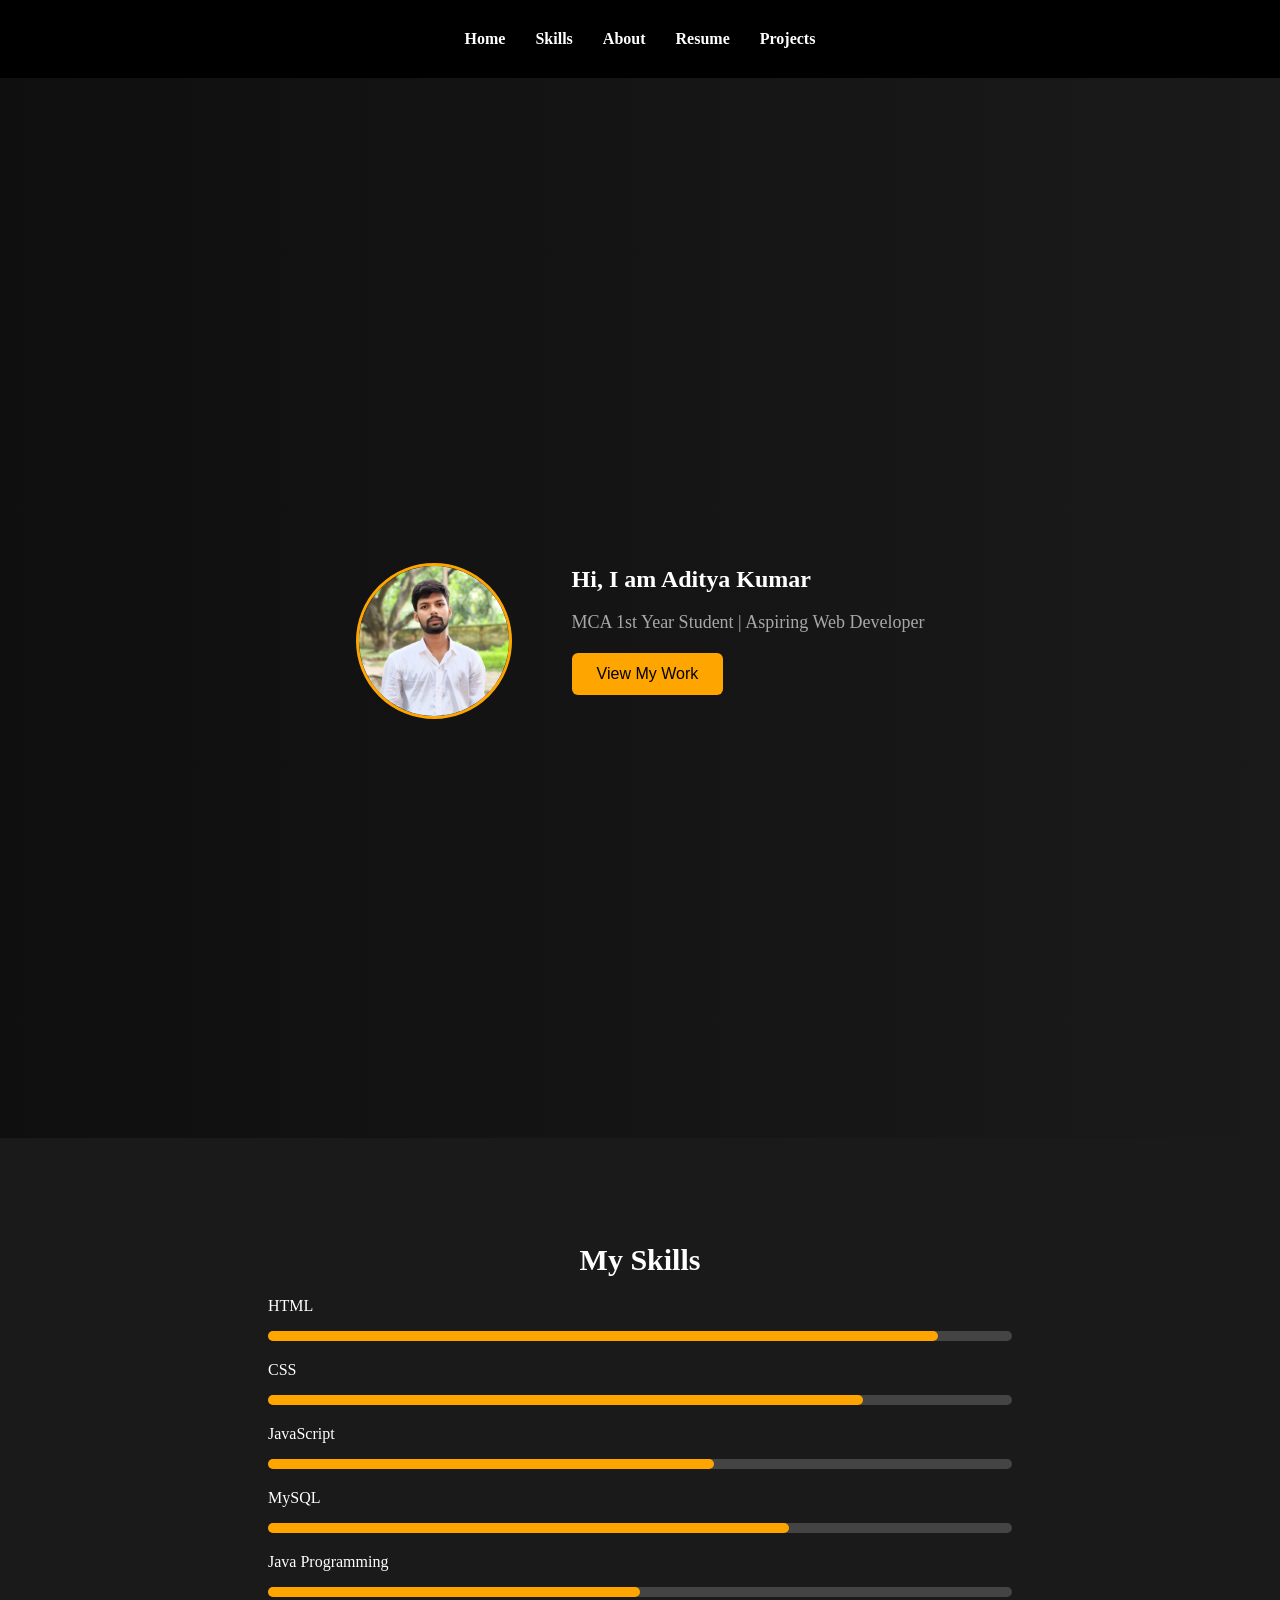
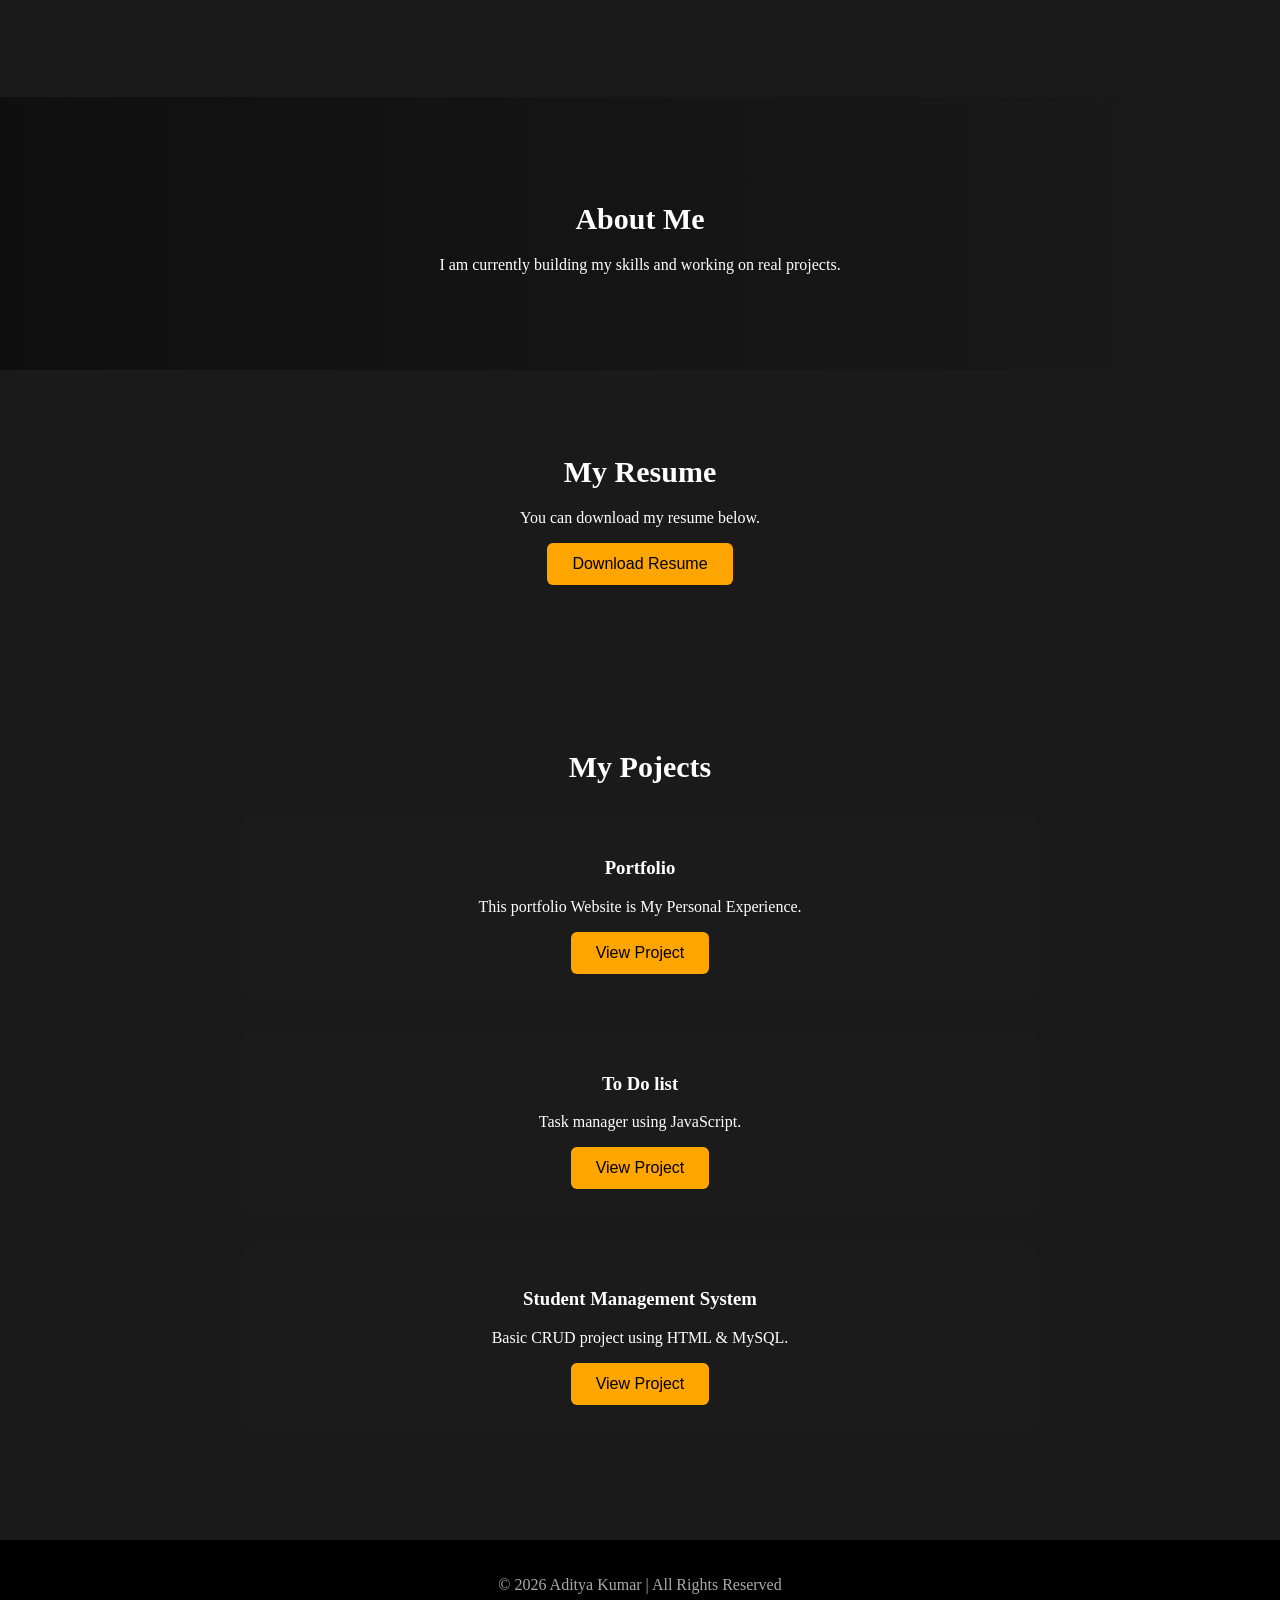
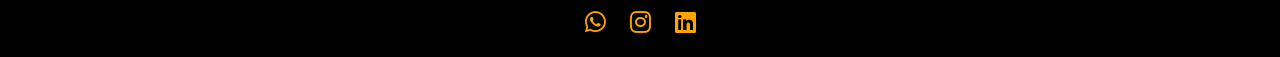
==== index.html @ 4fa3beff "Add files via upload" ====
<!DOCTYPE html>
<html lang="en">
<head>
    <meta charset="UTF-8">
    <meta name="viewport" content="width=device-width, initial-scale=1.0">
    <link rel="stylesheet" href="https://cdnjs.cloudflare.com/ajax/libs/font-awesome/6.4.0/css/all.min.css">
    <link href="https://fonts.googleapis.com/css2?family=Poppins:wght@400;600&display=swap" rel="stylesheet">
    <link rel="stylesheet" href="style.css">
    <title>Aditya Kumar | Portfolio</title>
</head>
<body>
    <nav>
        <ul class="nav-links">
            <li><a href="#">Home</a></li>
            <li><a href="#skills">Skills</a></li>
            <li><a href="#about">About</a></li>
            <li><a href="#resume">Resume</a></li>
            <li><a href="#projects">Projects</a></li>
        </ul>
    </nav>

    <section class="hero" id="home">
        <div class="hero-content">
            <img src="profile.jpeg" class="profile-pic">

            <div class="hero-text">
                <h1>Hi, I am Aditya Kumar</h1>
                <p class="tagline">MCA 1st Year Student | Aspiring Web Developer</p>

            <a href="#projects">
                <button>View My Work</button>
            </a>
            </div>
        </div>
    </section>

    <section class="skills" id="skills">
        <h2>My Skills</h2>

        <div class="skill">
            <p>HTML</p>
            <div class="bar"><div class="progress html"></div></div>
        </div>

        <div class="skill">
            <p>CSS</p>
            <div class="bar"><div class="progress css"></div></div>
        </div>

        <div class="skill">
            <p>JavaScript</p>
            <div class="bar"><div class="progress js"></div></div>
        </div>

        <div class="skill">
            <p>MySQL</p>
            <div class="bar"><div class="progress sql"></div></div>
        </div>

        <div class="skill">
            <p>Java Programming</p>
            <div class="bar"><div class="progress java"></div></div>
        </div>
    </section>

    <section id="about">
        <h2>About Me</h2>
        <p>
            I am currently building my skills and working on real projects.
        </p>
    </section>

    <section class="resume" id="resume">
    <h2>My Resume</h2>
    <p>You can download my resume below.</p>
    <a href="resume.pdf" download>
        <button>Download Resume</button>
    </a>
    </section>

    <section class="projects" id="projects">
        <h2>My Pojects</h2>

        <div class="project-card">
            <h3>Portfolio</h3>
            <p>This portfolio Website is My Personal Experience.</p>
            <button href="#">View Project</button>
        </div>

        <div class="project-card">
            <h3>To Do list</h3>
            <p>Task manager using JavaScript.</p>
            <button onclick="alert('Project coming soon...!')">View Project</button>
        </div>

        <div class="project-card">
            <h3>Student Management System</h3>
            <p>Basic CRUD project using HTML & MySQL.</p>
            <button onclick="alert('Project coming soon...!')">View Project</button>
        </div>
    </section>

    <footer>
    <p>© 2026 Aditya Kumar | All Rights Reserved</p>

    <div class="social-links">
    <a href="https://wa.me/917295022888" target="_blank"><i class="fa-brands fa-whatsapp"></i></a>

    <a href="https://www.instagram.com/dilkushrazz?igsh=MWU0c2pmcng1czh6ZQ==" target="_blank"><i class="fa-brands fa-instagram"></i></a>
    
    <a href="https://www.linkedin.com/in/aditya-kumar-354096309" target="_blank"><i class="fa-brands fa-linkedin"></i></a>
    </div>
</footer>

    <script>
        function showMessage() {
            alert('Thank you for visiting my portfolio!');
        }
    </script>
</body>
</html>
---- style.css ----
body {
    margin: 0;
    background-color: #111;
    color: white;
    background: linear-gradient(to right, #0f0f0f, #1a1a1a);
}

section {
    padding: 60px;
    text-align: center;
}

.hero {
    height: 100vh;
    display: flex;
    align-items: center;
    justify-content: center;
    background-color: #0000;
}

.hero-content {
    display: flex;
    align-items: center;
    gap: 60px;
}

.hero-text {
    text-align: left;
}
.tagline {
    font-size: 18px;
    margin-bottom: 20px;
    color: #cccc;
}
h1 {
    margin-top: 45px;
}

h2 {
    margin-bottom: 20px;
    font-size:30px;
}
li {
    margin: 10px 0;
}

ul {
    list-style: none;
    padding: 0px;
}

button {
    padding: 12px 25px;
    background-color: orange;
    border: none;
    color: black;
    font-size:16px;
    cursor: pointer;
    border-radius: 6px;
    transform: 0.3s ease;
}

button:hover {
    background-color: white;
    box-shadow: 0 0 15px orange;
}

.skills {
    background-color: #1a1a1a;
}

.about {
    background-color: #2222;
}

.projects {
    background-color: #1a1a1a;
}

.project-card {
    background-color: #2222;
    padding: 25px;
    margin:30px auto;
    width: 60%;
    border-radius: 12px;
    transition: 0.3s ease;
}

.project-card:hover {
    transform: translateY(-10px);
}

nav {
    background-color: black;
    padding: 20px 0;
    position: sticky;
    top: 0;
}

.nav-links {
    list-style: none;
    display: flex;
    justify-content: center;
    gap: 30px;
    padding: 0;
    margin:0;
}

.nav-links a {
    text-decoration: none;
    color: white;
    font-weight: bold;
}

.nav-links a:hover {
    color: orange;
}

html {
    scroll-behavior: smooth;
}

@media (max-width: 768px) {
    .project-card {
        width: 90%;
    }

    .nav-links {
        flex-direction: column;
        gap: 15px;
    }

    h1 {
        font-size: 28px;
    }

    h2{
        font-size: 22px;
    }
}

.profile-pic {
    width: 150px;
    height: 150px;
    border-radius: 50%;
    object-fit: cover;
    margin-top: 65px;
    border: 3px solid orange;
    display: flex;
    justify-content: center;
}

.skill {
    width: 60%;
    margin: 20px auto;
    text-align: left;
}

.bar {
    background: #444;
    height: 10px;
    border-radius: 5px;
}

.progress {
    height: 10px;
    border-radius: 5px;
}

.html { width: 90%; background: orange; }
.css { width: 80%; background: orange; }
.js { width: 60%; background: orange; }
.sql {width:70%; background-color: orange;}
.java {width: 50%; background-color: orange;}

.resume {
    background: #1a1a1a;
    padding: 60px 20px;
}

section {
    padding: 80px 20px;
}

footer {
    background: black;
    padding: 20px;
    text-align: center;
    color: #aaa;
}

.social-links {
    margin-top:15px;
}

.social-links a {
    margin: 0 10px;
    font-size: 24px;
    color: orange;
    transition: 0.3s ease;
}

.social-links a:hover {
    color: white;
}
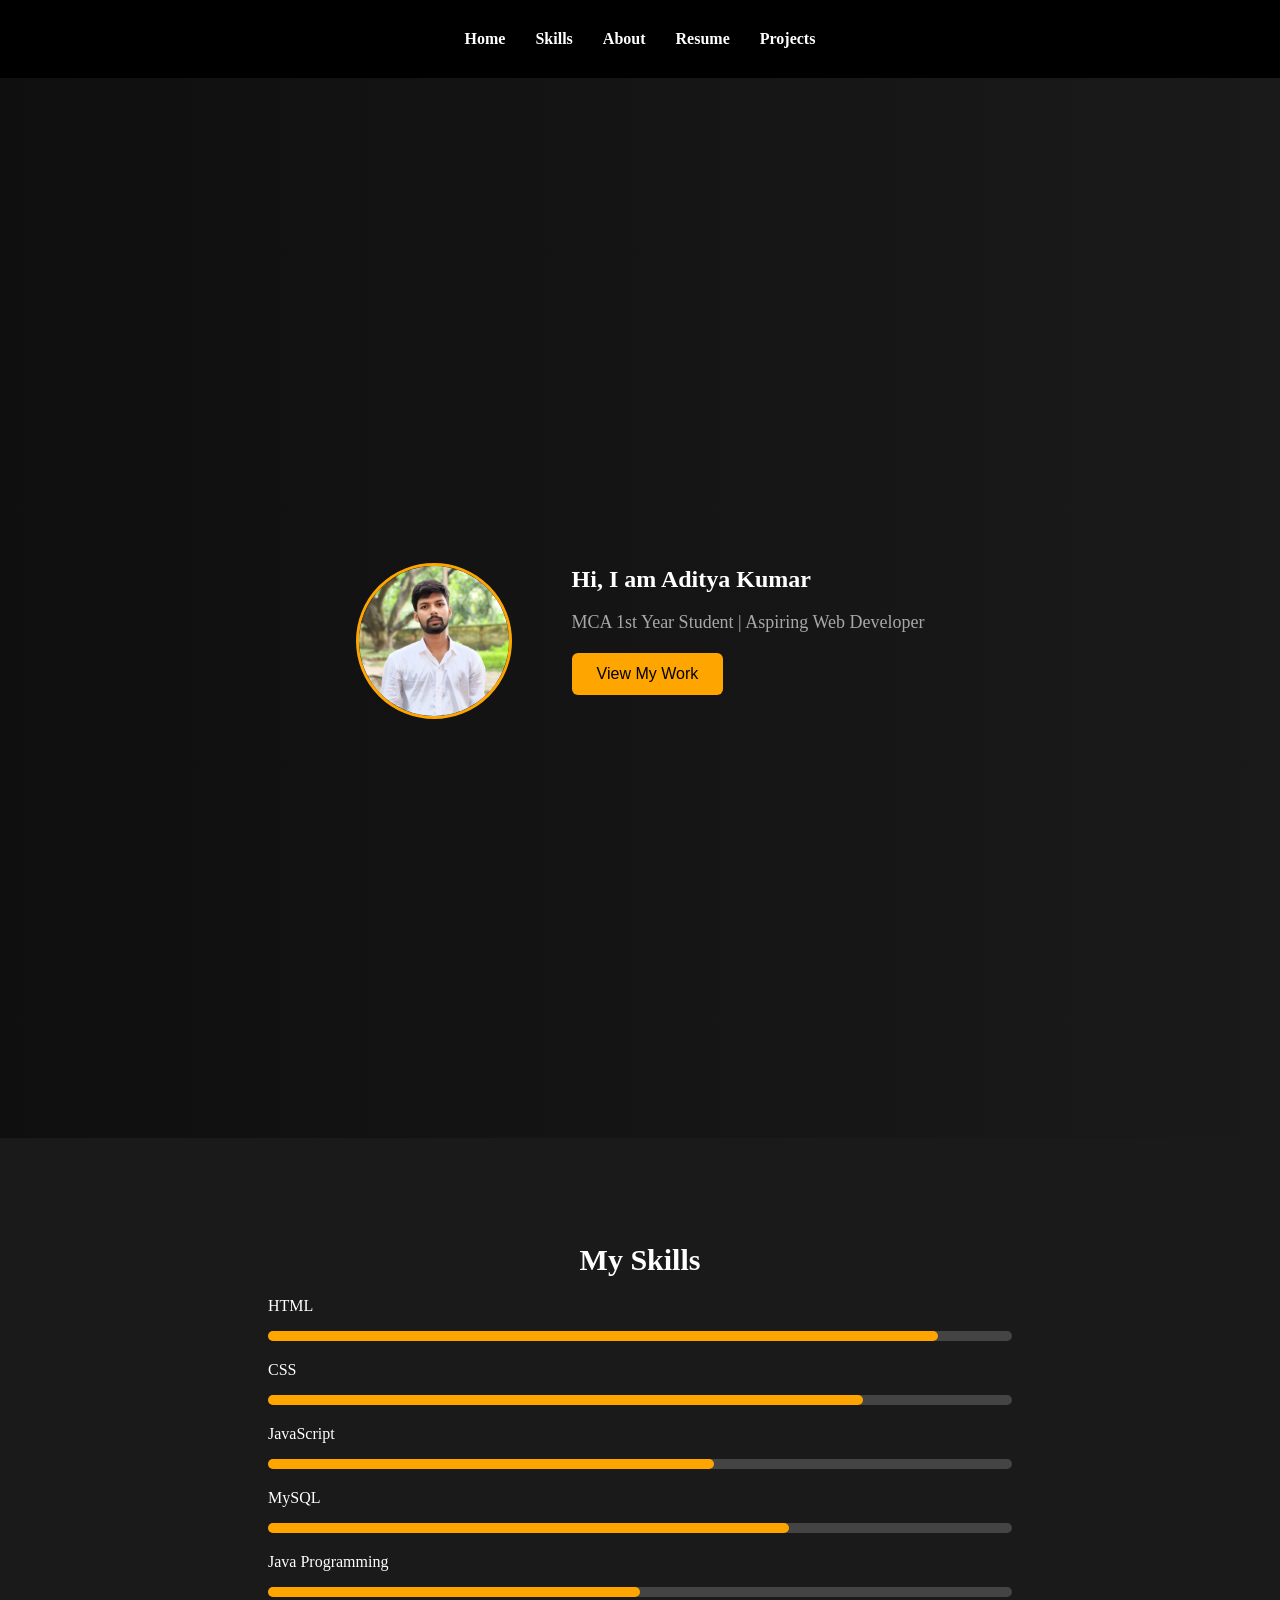
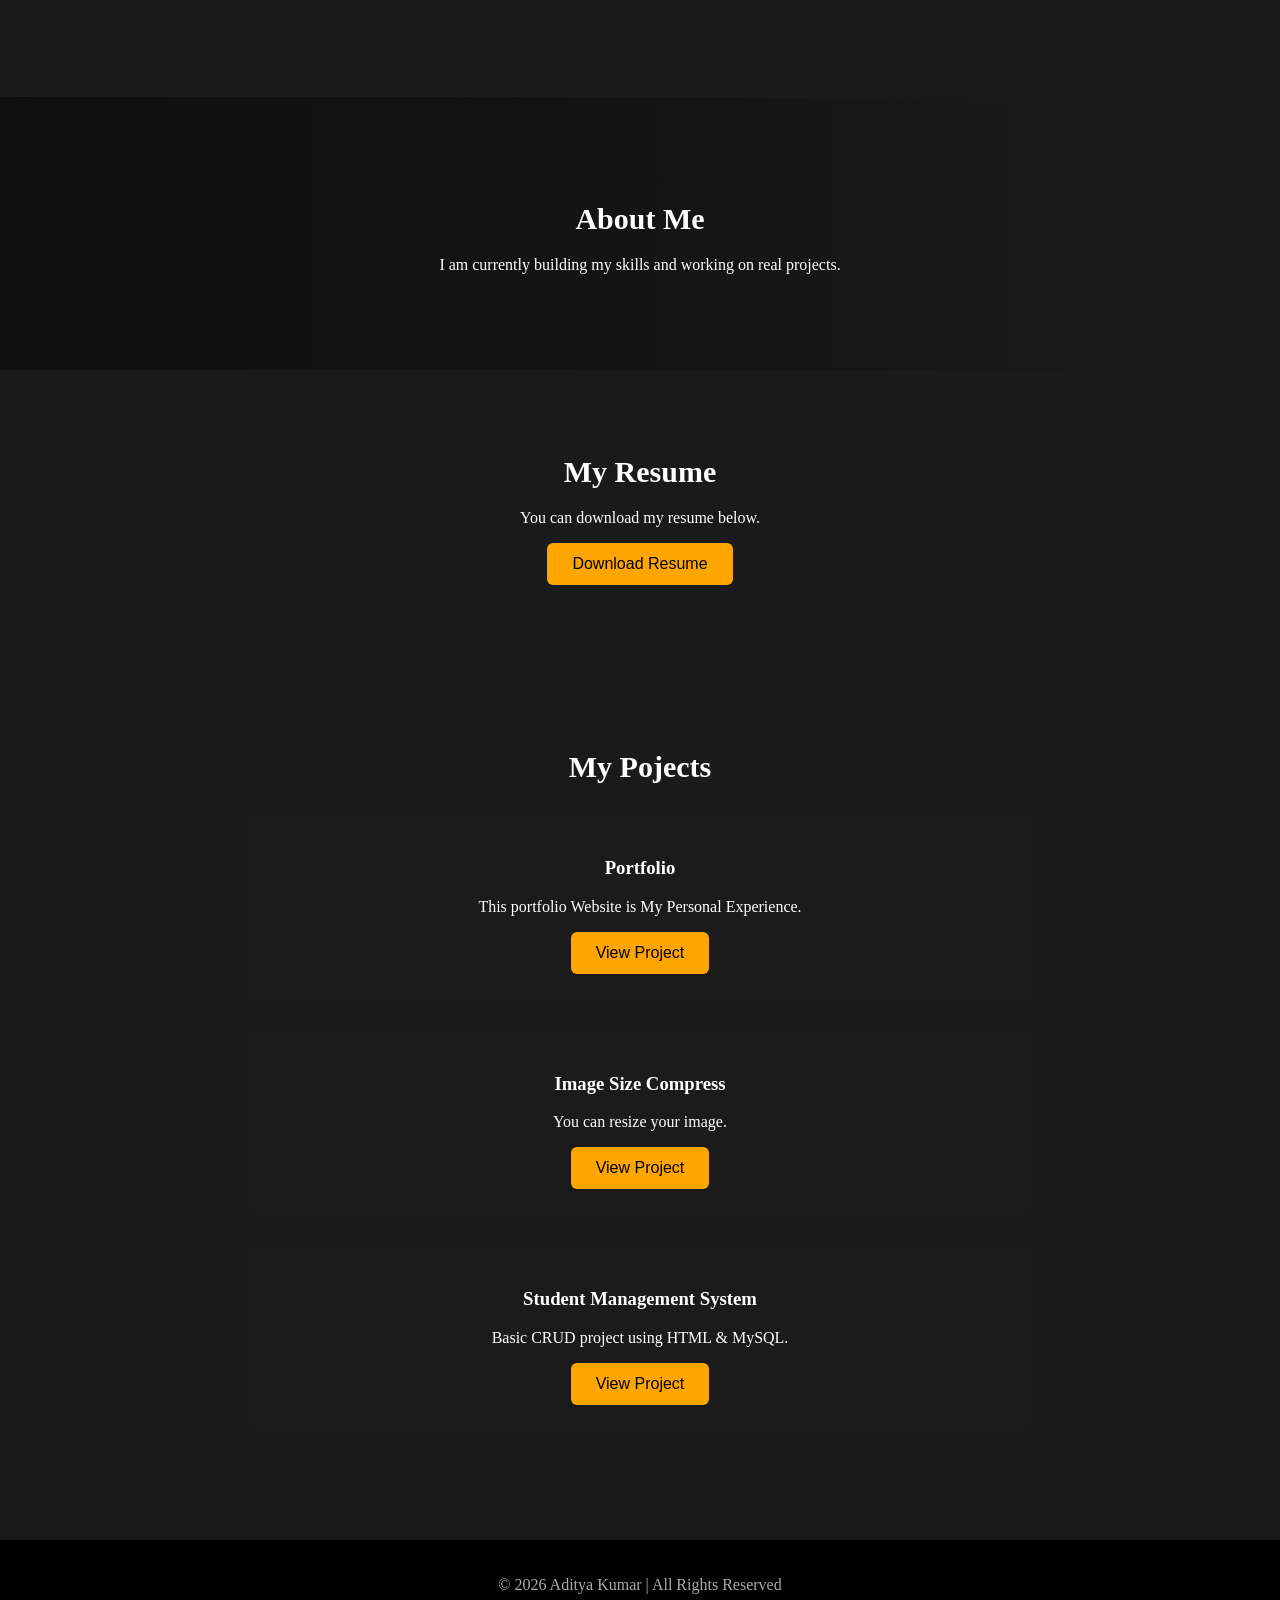
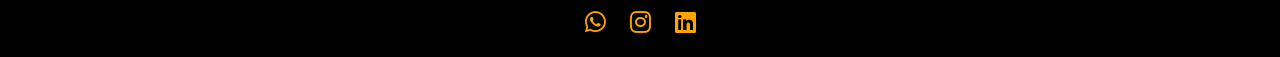
==== commit 8422bc42: "index.html" ====
--- a/index.html
+++ b/index.html
@@ -88,9 +88,9 @@
         </div>
 
         <div class="project-card">
-            <h3>To Do list</h3>
-            <p>Task manager using JavaScript.</p>
-            <button onclick="alert('Project coming soon...!')">View Project</button>
+            <h3>Image Size Compress</h3>
+            <p>You can resize your image.</p>
+            <button onclick="https://aditya07295.github.io/KB-Compressor">View Project</button>
         </div>
 
         <div class="project-card">
@@ -118,4 +118,4 @@
         }
     </script>
 </body>
-</html>+</html>
--- a/style.css
+++ b/style.css
@@ -93,7 +93,6 @@
 nav {
     background-color: black;
     padding: 20px 0;
-    position: sticky;
     top: 0;
 }
 
@@ -202,4 +201,48 @@
 
 .social-links a:hover {
     color: white;
+}
+
+@media (max-width: 768px) {
+
+    .hero-content {
+        flex-direction: column;
+        text-align: center;
+        gap: 30px;
+    }
+
+    .hero-text {
+        text-align: center;
+    }
+
+    .profile-pic {
+        width: 120px;
+        height: 120px;
+    }
+
+}
+
+@media (max-width: 768px) {
+
+    .project-card {
+        width: 90%;
+    }
+
+}
+
+@media (max-width: 768px) {
+
+    .nav-links {
+        flex-direction: column;
+        gap: 15px;
+    }
+
+}
+
+@media (max-width: 768px) {
+
+    .skill {
+        width: 90%;
+    }
+
 }
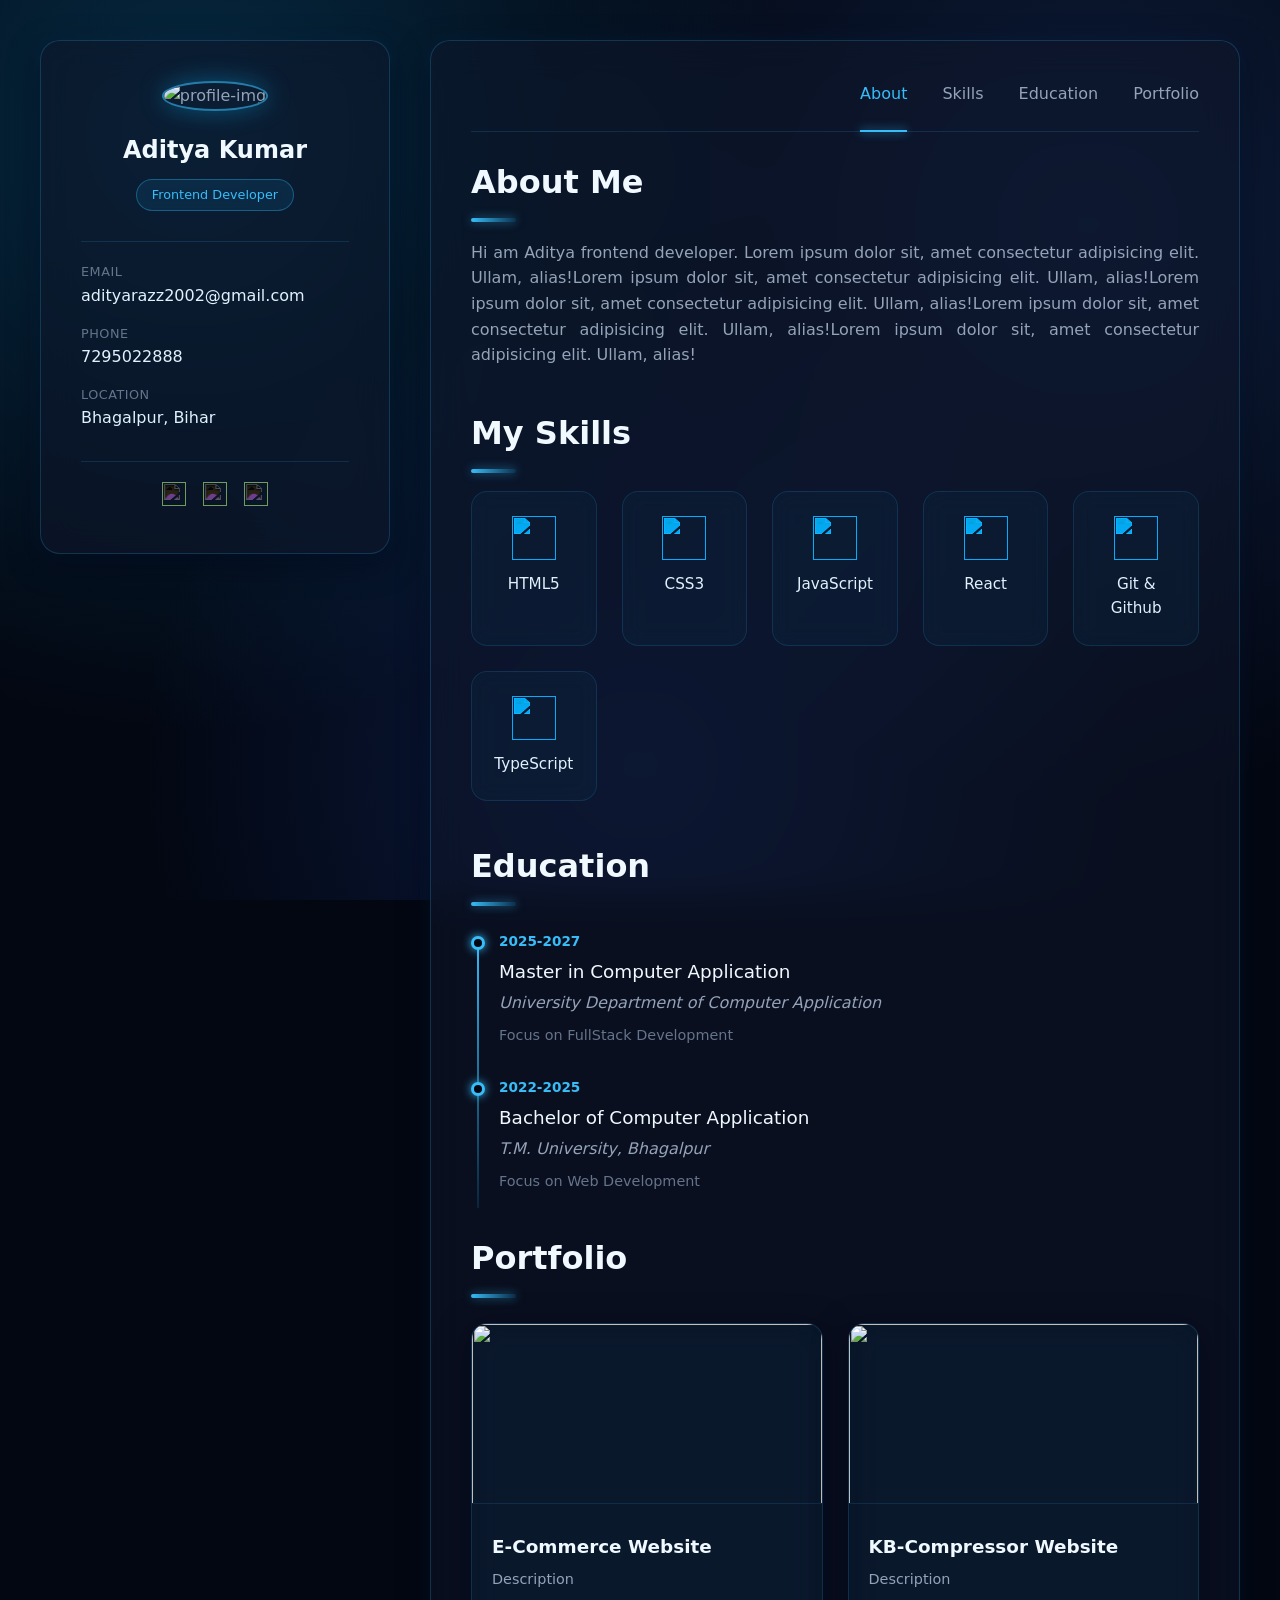
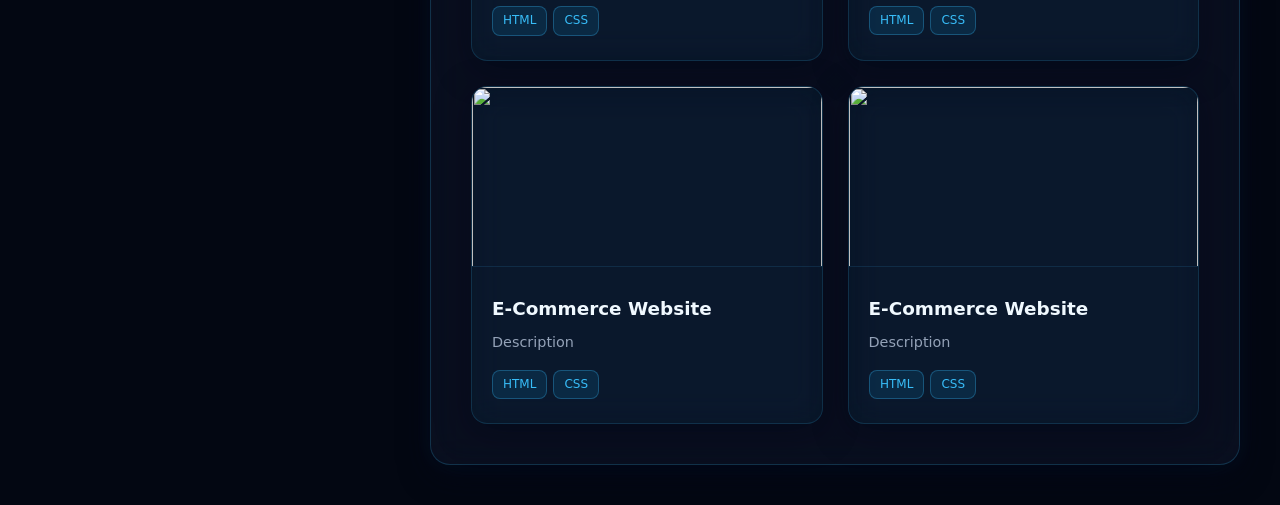
==== commit c101dac3: "Add files via upload" ====
--- a/index.html
+++ b/index.html
@@ -3,119 +3,166 @@
 <head>
     <meta charset="UTF-8">
     <meta name="viewport" content="width=device-width, initial-scale=1.0">
-    <link rel="stylesheet" href="https://cdnjs.cloudflare.com/ajax/libs/font-awesome/6.4.0/css/all.min.css">
-    <link href="https://fonts.googleapis.com/css2?family=Poppins:wght@400;600&display=swap" rel="stylesheet">
-    <link rel="stylesheet" href="style.css">
-    <title>Aditya Kumar | Portfolio</title>
+    <title>Profile</title>
+    <link rel="stylesheet" href="./new.css">
 </head>
 <body>
-    <nav>
-        <ul class="nav-links">
-            <li><a href="#">Home</a></li>
-            <li><a href="#skills">Skills</a></li>
-            <li><a href="#about">About</a></li>
-            <li><a href="#resume">Resume</a></li>
-            <li><a href="#projects">Projects</a></li>
-        </ul>
-    </nav>
 
-    <section class="hero" id="home">
-        <div class="hero-content">
-            <img src="profile.jpeg" class="profile-pic">
+    <div class="main-container">
+        <!-- siderbar -->
+         <div class="sidebar">
+            <!-- Profile -->
+            <div class="profile">
+                <img src="./profile.jpg" alt="profile-img">
+                <h2>Aditya Kumar</h2>
+                <p>Frontend Developer</p>
+            </div>
 
-            <div class="hero-text">
-                <h1>Hi, I am Aditya Kumar</h1>
-                <p class="tagline">MCA 1st Year Student | Aspiring Web Developer</p>
+            <!-- contact -->
+            <div class="contact">
+                <div class="email">
+                    <h3 class="label">Email</h3>
+                    <a href="mailto:adityarazz2002@gmail.com" class="value">adityarazz2002@gmail.com</a>
+                </div>
+                <div class="phone">
+                    <h3 class="label">Phone</h3>
+                    <a href="tel:7295022888" class="value">7295022888</a>
+                </div>
+                <div class="location">
+                    <h3 class="label">Location</h3>
+                    <p class="value">Bhagalpur, Bihar</p>
+                </div>
+            </div>
 
-            <a href="#projects">
-                <button>View My Work</button>
-            </a>
+            <!-- Social media -->
+            <div class="social-media">
+                <a href=""><img src="https://simpleicons.org/icons/instagram.svg" alt=""></a>
+
+                <a href=""><img src="https://simpleicons.org/icons/github.svg" alt=""></a>
+
+                <a href=""><img src="https://simpleicons.org/icons/x.svg" alt=""></a>
             </div>
-        </div>
-    </section>
+         </div>
 
-    <section class="skills" id="skills">
-        <h2>My Skills</h2>
+         <!-- main content -->
+          <div class="main-content">
 
-        <div class="skill">
-            <p>HTML</p>
-            <div class="bar"><div class="progress html"></div></div>
-        </div>
+            <!-- navigation -->
+             <div id="navigation">
+                <nav>
+                    <a href="#about" class="active">About</a>
+                    <a href="#skills">Skills</a>
+                    <a href="#education">Education</a>
+                    <a href="#portfolio">Portfolio</a>
+                </nav>
+             </div>
 
-        <div class="skill">
-            <p>CSS</p>
-            <div class="bar"><div class="progress css"></div></div>
-        </div>
+            <!-- about me -->
+            <div id="about">
+                <h2 class="heading">About Me</h2>
+                <div class="line"></div>
+                <p class="content">Hi am Aditya frontend developer. Lorem ipsum dolor sit, amet consectetur adipisicing elit. Ullam, alias!Lorem ipsum dolor sit, amet consectetur adipisicing elit. Ullam, alias!Lorem ipsum dolor sit, amet consectetur adipisicing elit. Ullam, alias!Lorem ipsum dolor sit, amet consectetur adipisicing elit. Ullam, alias!Lorem ipsum dolor sit, amet consectetur adipisicing elit. Ullam, alias!</p>
+            </div>
 
-        <div class="skill">
-            <p>JavaScript</p>
-            <div class="bar"><div class="progress js"></div></div>
-        </div>
+            <!-- Skills -->
+            <div id="skills">
+                <h2 class="heading">My Skills</h2>
+                <div class="line"></div>
+                <div class="grid-container">
+                    <div class="items">
+                        <img src="https://simpleicons.org/icons/html5.svg" alt="">
+                        <h3>HTML5</h3>
+                    </div>
+                    <div class="items">
+                        <img src="https://simpleicons.org/icons/css.svg" alt="">
+                        <h3>CSS3</h3>
+                    </div>
+                    <div class="items">
+                        <img src="https://simpleicons.org/icons/javascript.svg" alt="">
+                        <h3>JavaScript</h3>
+                    </div>
+                    <div class="items">
+                        <img src="https://simpleicons.org/icons/react.svg" alt="">
+                        <h3>React</h3>
+                    </div>
+                    <div class="items">
+                        <img src="https://simpleicons.org/icons/github.svg" alt="">
+                        <h3>Git & Github</h3>
+                    </div>
+                    <div class="items">
+                        <img src="https://simpleicons.org/icons/typescript.svg" alt="">
+                        <h3>TypeScript</h3>
+                    </div>
+                </div>
+            </div>
 
-        <div class="skill">
-            <p>MySQL</p>
-            <div class="bar"><div class="progress sql"></div></div>
-        </div>
+            <!-- Education -->
+            <div id="education">
+                <h2 class="heading">Education</h2>
+                <div class="line"></div>
+                <div class="edtech">
+                    <div class="edfirst">
+                        <div class="year">2025-2027</div>
+                        <h3 class="degree">Master in Computer Application</h3>
+                        <p class="college">University Department of Computer Application</p>
+                        <p class="work">Focus on FullStack Development</p>
+                        <div class="goal"></div>
+                    </div>
+                    <div class="edsecond">
+                        <div class="year">2022-2025</div>
+                        <h3 class="degree">Bachelor of Computer Application</h3>
+                        <p class="college">T.M. University, Bhagalpur</p>
+                        <p class="work">Focus on Web Development</p>
+                        <div class="goal"></div>
+                    </div>
 
-        <div class="skill">
-            <p>Java Programming</p>
-            <div class="bar"><div class="progress java"></div></div>
-        </div>
-    </section>
+                    <div class="liner"></div>
+                </div>
+            </div>
 
-    <section id="about">
-        <h2>About Me</h2>
-        <p>
-            I am currently building my skills and working on real projects.
-        </p>
-    </section>
+            <!-- Portfolio -->
+             <div id="protfolio">
+                <h2 class="heading">Portfolio</h2>
+                <div class="line"></div>
 
-    <section class="resume" id="resume">
-    <h2>My Resume</h2>
-    <p>You can download my resume below.</p>
-    <a href="resume.pdf" download>
-        <button>Download Resume</button>
-    </a>
-    </section>
+                <div class="project-container">
+                    <div class="project">
+                        <img src="https://encrypted-tbn0.gstatic.com/images?q=tbn:ANd9GcRrr91sHVZrZtJbwAUO1Ogy1Pf6bykuolpu5wu6vYsPHw&s=10" alt="">
+                        <div class="card">
+                            <h3>E-Commerce Website</h3>
+                            <p>Description</p>
+                            <span>HTML</span><span>CSS</span>
+                        </div>
+                    </div>
+                    <div class="project">
+                        <img src="https://convertpngtojpg.in/wp-content/uploads/2025/11/JPG-TO-50KB-min.png" alt="">
+                        <div class="card">
+                            <h3>KB-Compressor Website</h3>
+                            <p>Description</p>
+                            <span>HTML</span><span>CSS</span>
+                        </div>
+                    </div>
+                    <div class="project">
+                        <img src="https://encrypted-tbn0.gstatic.com/images?q=tbn:ANd9GcRrr91sHVZrZtJbwAUO1Ogy1Pf6bykuolpu5wu6vYsPHw&s=10" alt="">
+                        <div class="card">
+                            <h3>E-Commerce Website</h3>
+                            <p>Description</p>
+                            <span>HTML</span><span>CSS</span>
+                        </div>
+                    </div>
+                    <div class="project">
+                        <img src="https://encrypted-tbn0.gstatic.com/images?q=tbn:ANd9GcRrr91sHVZrZtJbwAUO1Ogy1Pf6bykuolpu5wu6vYsPHw&s=10" alt="">
+                        <div class="card">
+                            <h3>E-Commerce Website</h3>
+                            <p>Description</p>
+                            <span>HTML</span><span>CSS</span>
+                        </div>
+                    </div>
+                </div>
+             </div>
 
-    <section class="projects" id="projects">
-        <h2>My Pojects</h2>
+          </div>
+    </div>
 
-        <div class="project-card">
-            <h3>Portfolio</h3>
-            <p>This portfolio Website is My Personal Experience.</p>
-            <button href="#">View Project</button>
-        </div>
-
-        <div class="project-card">
-            <h3>Image Size Compress</h3>
-            <p>You can resize your image.</p>
-            <button onclick="https://aditya07295.github.io/KB-Compressor">View Project</button>
-        </div>
-
-        <div class="project-card">
-            <h3>Student Management System</h3>
-            <p>Basic CRUD project using HTML & MySQL.</p>
-            <button onclick="alert('Project coming soon...!')">View Project</button>
-        </div>
-    </section>
-
-    <footer>
-    <p>© 2026 Aditya Kumar | All Rights Reserved</p>
-
-    <div class="social-links">
-    <a href="https://wa.me/917295022888" target="_blank"><i class="fa-brands fa-whatsapp"></i></a>
-
-    <a href="https://www.instagram.com/dilkushrazz?igsh=MWU0c2pmcng1czh6ZQ==" target="_blank"><i class="fa-brands fa-instagram"></i></a>
-    
-    <a href="https://www.linkedin.com/in/aditya-kumar-354096309" target="_blank"><i class="fa-brands fa-linkedin"></i></a>
-    </div>
-</footer>
-
-    <script>
-        function showMessage() {
-            alert('Thank you for visiting my portfolio!');
-        }
-    </script>
 </body>
-</html>
+</html>
--- a/new.css
+++ b/new.css
@@ -0,0 +1,406 @@
+* {
+    padding: 0px;
+    margin: 0px;
+    box-sizing: border-box;
+}
+
+/* Ambient deep ocean / electric blue mesh background */
+body {
+    background-color: #030712;
+    background-image: 
+        radial-gradient(circle at 15% 15%, rgba(14, 165, 233, 0.22) 0%, transparent 45%),
+        radial-gradient(circle at 85% 25%, rgba(59, 130, 246, 0.18) 0%, transparent 45%),
+        radial-gradient(circle at 50% 85%, rgba(37, 99, 235, 0.2) 0%, transparent 50%);
+    background-attachment: fixed;
+    background-size: cover;
+    font-family: system-ui, -apple-system, BlinkMacSystemFont, "Segoe UI", Roboto, sans-serif;
+    color: #94a3b8;
+    line-height: 1.6;
+    min-height: 100vh;
+}
+
+.main-container {
+    display: grid;
+    max-width: 1200px;
+    grid-template-columns: 350px 1fr;
+    gap: 40px;
+    padding-top: 40px;
+    padding-bottom: 40px;
+    margin: auto;
+}
+
+/* Glass Sidebar */
+.sidebar {
+    height: fit-content;
+    max-height: 90vh;
+    background: rgba(15, 23, 42, 0.55);
+    backdrop-filter: blur(18px);
+    -webkit-backdrop-filter: blur(18px);
+    border: 1px solid rgba(56, 189, 248, 0.2);
+    border-radius: 20px;
+    padding: 40px;
+    position: sticky;
+    top: 40px;
+    box-shadow: 0 10px 30px rgba(2, 6, 23, 0.6), 0 0 20px rgba(14, 165, 233, 0.08);
+    overflow-y: auto;
+}
+
+/* Glass Main Content */
+.main-content {
+    background: rgba(15, 23, 42, 0.55);
+    backdrop-filter: blur(18px);
+    -webkit-backdrop-filter: blur(18px);
+    border: 1px solid rgba(56, 189, 248, 0.2);
+    border-radius: 20px;
+    padding: 40px;
+    box-shadow: 0 10px 30px rgba(2, 6, 23, 0.6), 0 0 20px rgba(14, 165, 233, 0.08);
+}
+
+/* Profile Section */
+.profile {
+    text-align: center;
+}
+
+.profile img {
+    height: 120px;
+    width: 120px;
+    border-radius: 50%;
+    border: 2px solid rgba(56, 189, 248, 0.6);
+    box-shadow: 0 0 24px rgba(14, 165, 233, 0.4);
+    object-fit: cover;
+}
+
+.profile h2 {
+    font-size: 1.5rem;
+    font-weight: 700;
+    margin-top: 20px;
+    color: #f0f9ff;
+}
+
+.profile p {
+    background: rgba(14, 165, 233, 0.12);
+    padding: 5px 15px;
+    color: #38bdf8;
+    border: 1px solid rgba(56, 189, 248, 0.35);
+    font-size: 0.8rem;
+    border-radius: 20px;
+    display: inline-block;
+    margin-top: 10px;
+    backdrop-filter: blur(8px);
+    -webkit-backdrop-filter: blur(8px);
+}
+
+/* Contact information */
+.contact {
+    margin-top: 30px;
+    border-top: 1px solid rgba(56, 189, 248, 0.15);
+    padding-top: 20px;
+}
+
+.label {
+    font-weight: 500;
+    font-size: 0.8rem;
+    color: #64748b;
+    text-transform: uppercase;
+    letter-spacing: 0.5px;
+}
+
+.value {
+    color: #e0f2fe;
+    text-decoration: none;
+    transition: color 0.2s ease;
+}
+
+.value:hover {
+    color: #38bdf8;
+}
+
+.email, .phone, .location {
+    margin-bottom: 15px;
+}
+
+/* Social media */
+.social-media {
+    margin-top: 30px;
+    border-top: 1px solid rgba(56, 189, 248, 0.15);
+    padding-top: 20px;
+    text-align: center;
+}
+
+.social-media img {
+    height: 24px;
+    width: 24px;
+    margin: 0 6px;
+    filter: invert(1) opacity(0.65);
+    transition: filter 0.3s ease, transform 0.2s ease;
+}
+
+.social-media img:hover {
+    /* Electric cyan/blue hover glow */
+    filter: invert(65%) sepia(80%) saturate(1500%) hue-rotate(170deg) brightness(105%) contrast(98%);
+    transform: translateY(-2px);
+}
+
+/* Navigation */
+#navigation {
+    border-bottom: 1px solid rgba(56, 189, 248, 0.15);
+    margin-bottom: 25px;
+    padding-bottom: 20px;
+}
+
+nav {
+    display: flex;
+    justify-content: flex-end;
+    gap: 35px;
+}
+
+nav a {
+    text-decoration: none;
+    color: #94a3b8;
+    font-weight: 500;
+    transition: color 0.3s ease;
+    position: relative;
+    padding-bottom: 4px;
+}
+
+.active, nav a:hover {
+    color: #38bdf8;
+}
+
+.active::after {
+    content: '';
+    position: absolute;
+    bottom: -21px;
+    left: 0;
+    width: 100%;
+    height: 2px;
+    background: #38bdf8;
+    box-shadow: 0 0 10px rgba(56, 189, 248, 0.9);
+}
+
+/* About me */
+.heading {
+    color: #f0f9ff;
+    font-size: 2rem;
+    margin-bottom: 10px;
+}
+
+.line {
+    width: 45px;
+    height: 4px;
+    background: linear-gradient(90deg, #38bdf8, rgba(14, 165, 233, 0.2));
+    border-radius: 4px;
+    margin-bottom: 18px;
+    box-shadow: 0 0 10px rgba(56, 189, 248, 0.5);
+}
+
+.content {
+    text-align: justify;
+    color: #94a3b8;
+}
+
+#about {
+    margin-bottom: 40px;
+}
+
+/* Glass Skills Grid */
+.grid-container {
+    display: grid;
+    grid-template-columns: repeat(auto-fit, minmax(120px, 1fr));
+    gap: 25px;
+}
+
+.items {
+    padding: 24px 16px;
+    border-radius: 16px;
+    border: 1px solid rgba(56, 189, 248, 0.15);
+    background: rgba(14, 165, 233, 0.04);
+    backdrop-filter: blur(10px);
+    -webkit-backdrop-filter: blur(10px);
+    text-align: center;
+    transition: transform 0.3s ease, border-color 0.3s ease, box-shadow 0.3s ease;
+}
+
+.items img {
+    height: 44px;
+    width: 44px;
+    filter: invert(65%) sepia(80%) saturate(1500%) hue-rotate(170deg) brightness(105%) contrast(98%);
+    margin-bottom: 12px;
+}
+
+.items h3 {
+    font-size: 0.95rem;
+    font-weight: 500;
+    color: #e0f2fe;
+}
+
+.items:hover {
+    transform: translateY(-4px) scale(1.03);
+    border-color: rgba(56, 189, 248, 0.5);
+    box-shadow: 0 10px 25px rgba(2, 6, 23, 0.4), 0 0 16px rgba(14, 165, 233, 0.25);
+}
+
+/* Education Timeline */
+#education {
+    margin-top: 40px;
+}
+
+.edtech {
+    position: relative;
+    margin-top: 25px;
+}
+
+.year {
+    font-size: 0.85rem;
+    color: #38bdf8;
+    font-weight: 600;
+    margin-bottom: 4px;
+}
+
+.degree {
+    color: #f0f9ff;
+    font-size: 1.15rem;
+    font-weight: 500;
+    margin-bottom: 4px;
+}
+
+.college {
+    font-style: italic;
+    color: #94a3b8;
+    margin-bottom: 8px;
+}
+
+.work {
+    color: #64748b;
+    font-size: 0.9rem;
+}
+
+.edfirst, .edsecond {
+    margin-bottom: 30px;
+    padding-left: 28px;
+    position: relative;
+}
+
+.goal {
+    height: 14px;
+    width: 14px;
+    border-radius: 50%;
+    background-color: #030712;
+    border: 3px solid #38bdf8;
+    box-shadow: 0 0 10px #38bdf8;
+    position: absolute;
+    top: 5px;
+    left: 0px;
+    z-index: 5;
+}
+
+.liner {
+    position: absolute;
+    width: 2px;
+    top: 6px;
+    bottom: -15px;
+    left: 6px;
+    background: linear-gradient(180deg, #38bdf8, rgba(14, 165, 233, 0.15));
+}
+
+/* Glass Portfolio Cards */
+#protfolio, #portfolio {
+    margin-top: 40px;
+}
+
+.project-container {
+    margin-top: 25px;
+    display: grid;
+    grid-template-columns: repeat(2, 1fr);
+    gap: 25px;
+}
+
+.project {
+    background: rgba(14, 165, 233, 0.04);
+    backdrop-filter: blur(16px);
+    -webkit-backdrop-filter: blur(16px);
+    border-radius: 16px;
+    border: 1px solid rgba(56, 189, 248, 0.16);
+    box-shadow: 0 8px 32px 0 rgba(2, 6, 23, 0.5);
+    overflow: hidden;
+    transition: transform 0.3s ease, border-color 0.3s ease, box-shadow 0.3s ease;
+}
+
+.project:hover {
+    transform: translateY(-6px);
+    border-color: rgba(56, 189, 248, 0.45);
+    box-shadow: 0 12px 35px rgba(2, 6, 23, 0.6), 0 0 20px rgba(14, 165, 233, 0.2);
+}
+
+.project img {
+    height: 180px;
+    width: 100%;
+    object-fit: cover;
+    border-bottom: 1px solid rgba(56, 189, 248, 0.12);
+    transition: transform 0.4s ease;
+}
+
+.project:hover img {
+    transform: scale(1.04);
+}
+
+.card {
+    padding: 20px;
+}
+
+.card h3 {
+    color: #f0f9ff;
+    font-size: 1.15rem;
+    font-weight: 600;
+    margin-bottom: 8px;
+}
+
+.card p {
+    color: #94a3b8;
+    line-height: 1.5;
+    font-size: 0.9rem;
+    margin-bottom: 16px;
+}
+
+.card span {
+    background: rgba(14, 165, 233, 0.12);
+    border: 1px solid rgba(56, 189, 248, 0.3);
+    color: #38bdf8;
+    padding: 4px 10px;
+    border-radius: 8px;
+    font-size: 0.75rem;
+    font-weight: 500;
+    margin-right: 6px;
+    display: inline-block;
+    margin-bottom: 4px;
+}
+
+/* Responsiveness */
+@media screen and (max-width: 1200px) {
+    .main-container {
+        grid-template-columns: 1fr;
+        padding: 20px;
+    }
+
+    .sidebar {
+        position: static;
+        max-height: none;
+        height: auto;
+    }
+}
+
+@media screen and (max-width: 750px) {
+    .project-container {
+        grid-template-columns: 1fr;
+    }
+
+    nav {
+        justify-content: center;
+        gap: 20px;
+    }
+
+    .sidebar {
+        display: block;
+        padding: 30px 20px;
+    }
+}
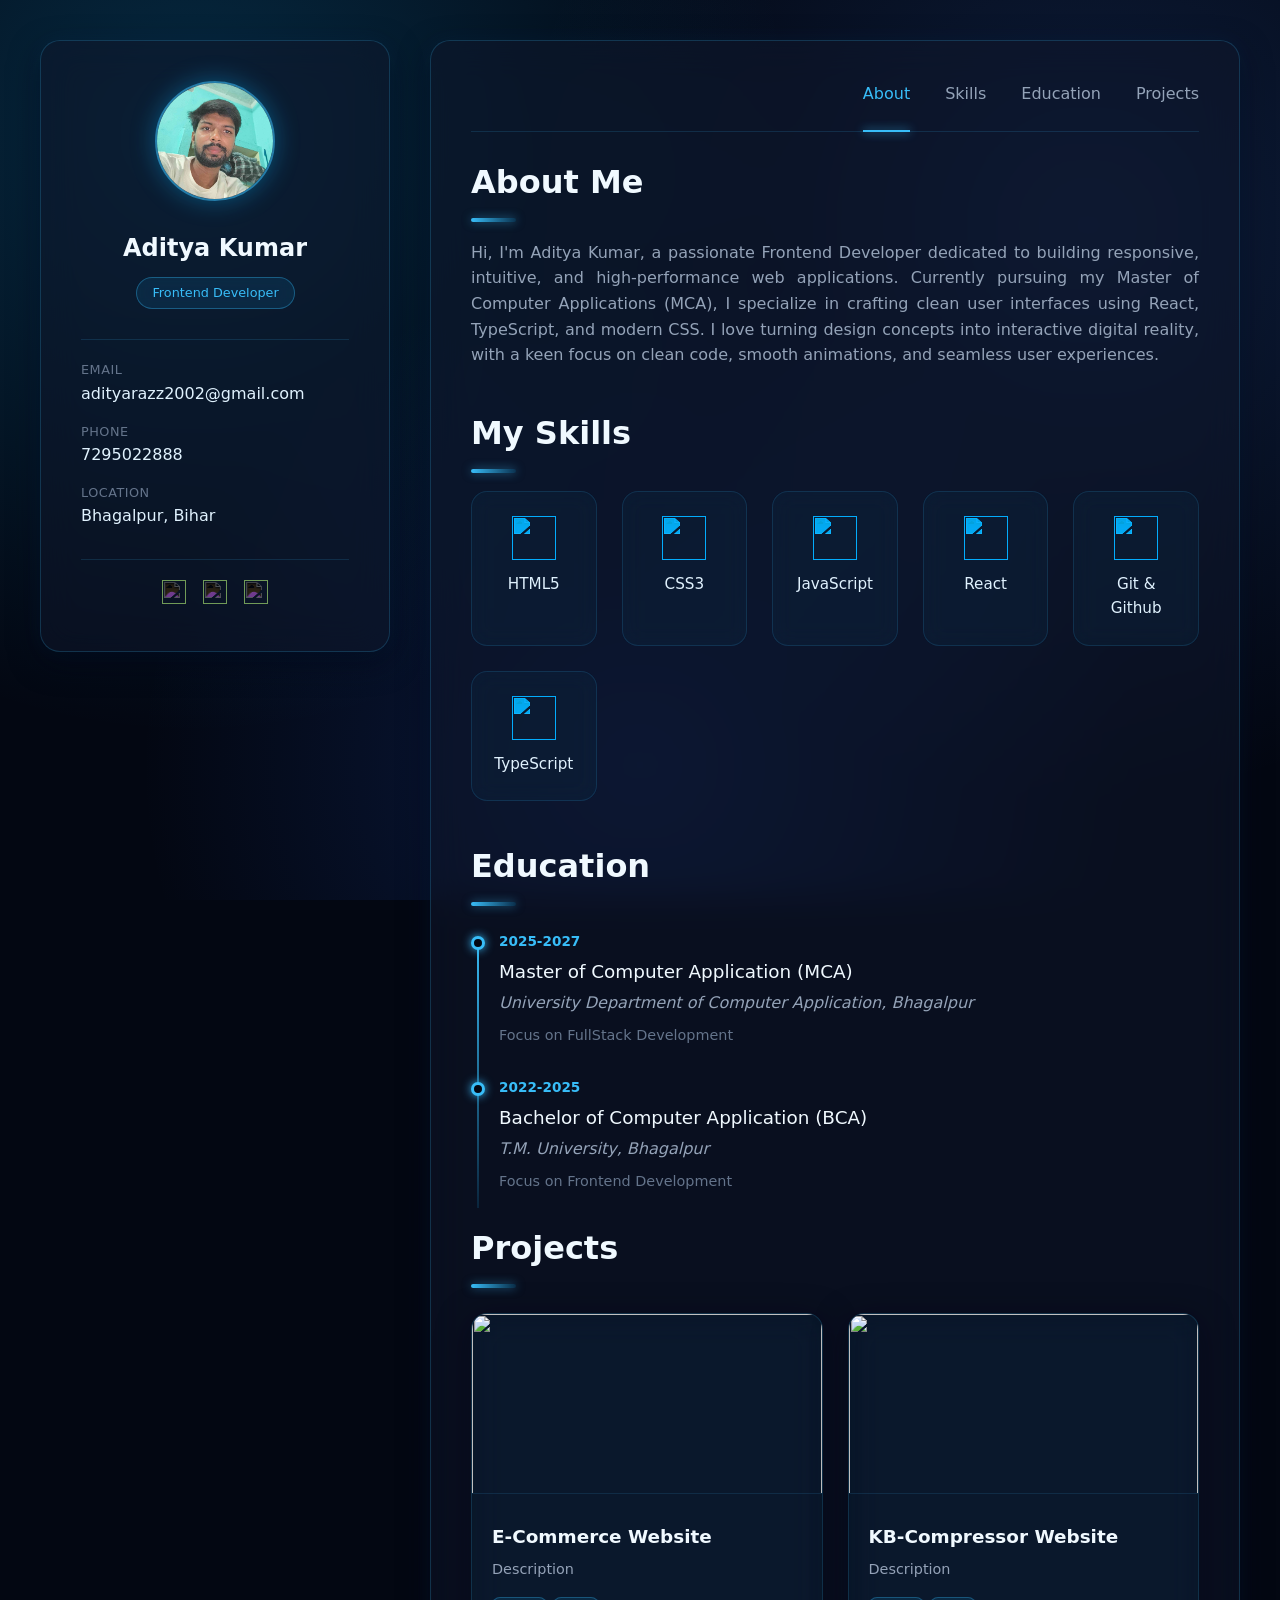
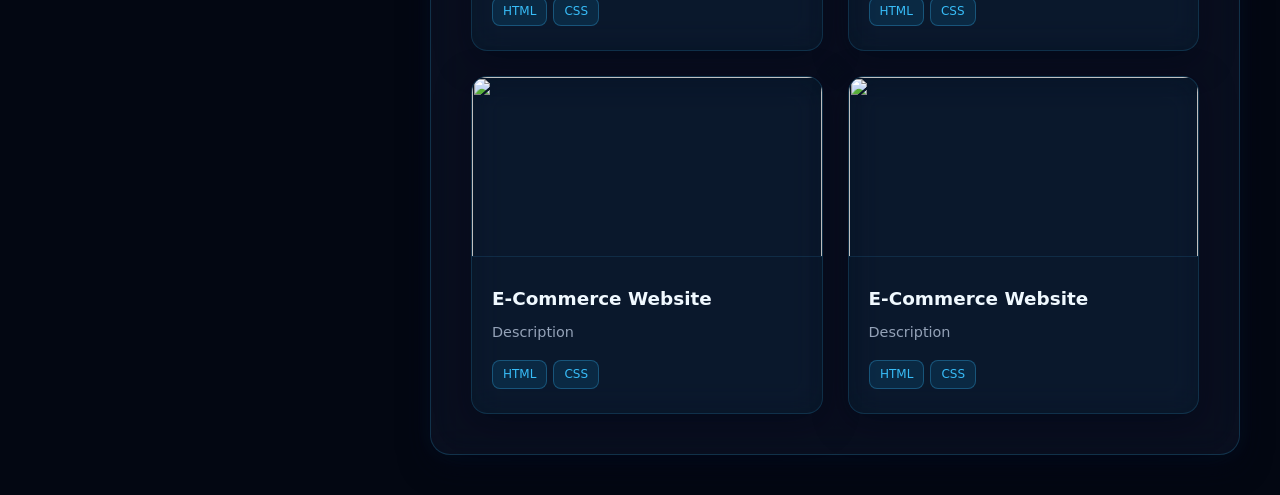
==== commit 7d6ba350: "Add files via upload" ====
--- a/index.html
+++ b/index.html
@@ -53,7 +53,7 @@
                     <a href="#about" class="active">About</a>
                     <a href="#skills">Skills</a>
                     <a href="#education">Education</a>
-                    <a href="#portfolio">Portfolio</a>
+                    <a href="#projects">Projects</a>
                 </nav>
              </div>
 
@@ -61,7 +61,7 @@
             <div id="about">
                 <h2 class="heading">About Me</h2>
                 <div class="line"></div>
-                <p class="content">Hi am Aditya frontend developer. Lorem ipsum dolor sit, amet consectetur adipisicing elit. Ullam, alias!Lorem ipsum dolor sit, amet consectetur adipisicing elit. Ullam, alias!Lorem ipsum dolor sit, amet consectetur adipisicing elit. Ullam, alias!Lorem ipsum dolor sit, amet consectetur adipisicing elit. Ullam, alias!Lorem ipsum dolor sit, amet consectetur adipisicing elit. Ullam, alias!</p>
+                <p class="content">Hi, I'm Aditya Kumar, a passionate Frontend Developer dedicated to building responsive, intuitive, and high-performance web applications. Currently pursuing my Master of Computer Applications (MCA), I specialize in crafting clean user interfaces using React, TypeScript, and modern CSS. I love turning design concepts into interactive digital reality, with a keen focus on clean code, smooth animations, and seamless user experiences.</p>
             </div>
 
             <!-- Skills -->
@@ -103,16 +103,16 @@
                 <div class="edtech">
                     <div class="edfirst">
                         <div class="year">2025-2027</div>
-                        <h3 class="degree">Master in Computer Application</h3>
-                        <p class="college">University Department of Computer Application</p>
+                        <h3 class="degree">Master of Computer Application (MCA)</h3>
+                        <p class="college">University Department of Computer Application, Bhagalpur</p>
                         <p class="work">Focus on FullStack Development</p>
                         <div class="goal"></div>
                     </div>
                     <div class="edsecond">
                         <div class="year">2022-2025</div>
-                        <h3 class="degree">Bachelor of Computer Application</h3>
+                        <h3 class="degree">Bachelor of Computer Application (BCA)</h3>
                         <p class="college">T.M. University, Bhagalpur</p>
-                        <p class="work">Focus on Web Development</p>
+                        <p class="work">Focus on Frontend Development</p>
                         <div class="goal"></div>
                     </div>
 
@@ -121,8 +121,8 @@
             </div>
 
             <!-- Portfolio -->
-             <div id="protfolio">
-                <h2 class="heading">Portfolio</h2>
+             <div id="projects">
+                <h2 class="heading">Projects</h2>
                 <div class="line"></div>
 
                 <div class="project-container">
@@ -135,7 +135,8 @@
                         </div>
                     </div>
                     <div class="project">
-                        <img src="https://convertpngtojpg.in/wp-content/uploads/2025/11/JPG-TO-50KB-min.png" alt="">
+                        <a href="https://aditya07295.github.io/KB-Compressor" target="_blank">
+                        <img src="https://convertpngtojpg.in/wp-content/uploads/2025/11/JPG-TO-50KB-min.png" alt=""> </a>
                         <div class="card">
                             <h3>KB-Compressor Website</h3>
                             <p>Description</p>
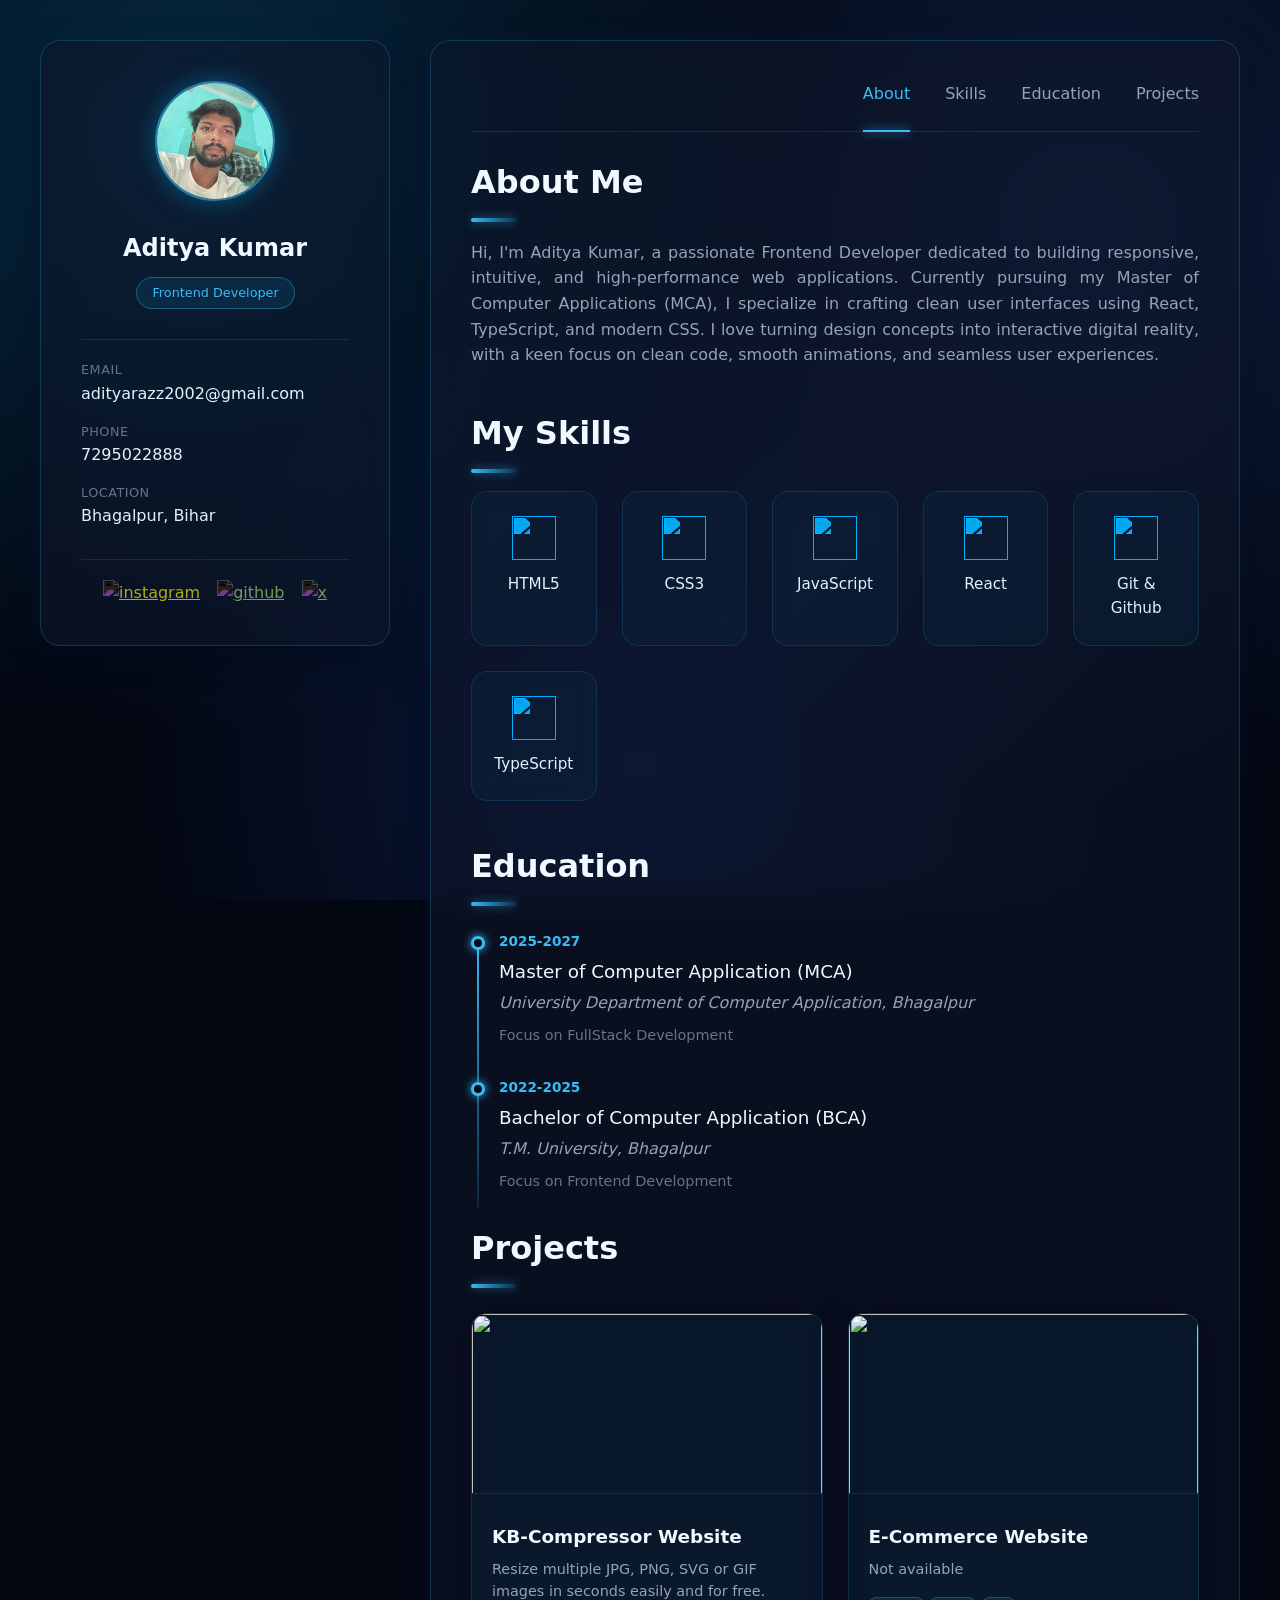
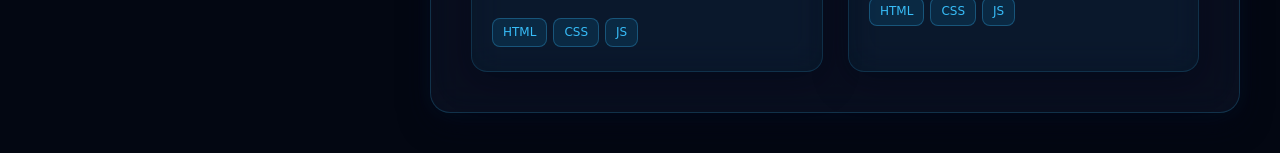
==== commit 6f2e9292: "Add files via upload" ====
--- a/index.html
+++ b/index.html
@@ -36,11 +36,11 @@
 
             <!-- Social media -->
             <div class="social-media">
-                <a href=""><img src="https://simpleicons.org/icons/instagram.svg" alt=""></a>
+                <a href="https://www.instagram.com/dilkushrazz"><img src="https://simpleicons.org/icons/instagram.svg" alt="instagram"></a>
 
-                <a href=""><img src="https://simpleicons.org/icons/github.svg" alt=""></a>
+                <a href=""><img src="https://simpleicons.org/icons/github.svg" alt="github"></a>
 
-                <a href=""><img src="https://simpleicons.org/icons/x.svg" alt=""></a>
+                <a href=""><img src="https://simpleicons.org/icons/x.svg" alt="x"></a>
             </div>
          </div>
 
@@ -126,39 +126,25 @@
                 <div class="line"></div>
 
                 <div class="project-container">
-                    <div class="project">
-                        <img src="https://encrypted-tbn0.gstatic.com/images?q=tbn:ANd9GcRrr91sHVZrZtJbwAUO1Ogy1Pf6bykuolpu5wu6vYsPHw&s=10" alt="">
-                        <div class="card">
-                            <h3>E-Commerce Website</h3>
-                            <p>Description</p>
-                            <span>HTML</span><span>CSS</span>
-                        </div>
-                    </div>
+
                     <div class="project">
                         <a href="https://aditya07295.github.io/KB-Compressor" target="_blank">
                         <img src="https://convertpngtojpg.in/wp-content/uploads/2025/11/JPG-TO-50KB-min.png" alt=""> </a>
                         <div class="card">
                             <h3>KB-Compressor Website</h3>
-                            <p>Description</p>
-                            <span>HTML</span><span>CSS</span>
+                            <p>Resize multiple JPG, PNG, SVG or GIF images in seconds easily and for free.</p>
+                            <span>HTML</span><span>CSS</span><span>JS</span>
                         </div>
                     </div>
                     <div class="project">
                         <img src="https://encrypted-tbn0.gstatic.com/images?q=tbn:ANd9GcRrr91sHVZrZtJbwAUO1Ogy1Pf6bykuolpu5wu6vYsPHw&s=10" alt="">
                         <div class="card">
                             <h3>E-Commerce Website</h3>
-                            <p>Description</p>
-                            <span>HTML</span><span>CSS</span>
+                            <p>Not available</p>
+                            <span>HTML</span><span>CSS</span><span>JS</span>
                         </div>
                     </div>
-                    <div class="project">
-                        <img src="https://encrypted-tbn0.gstatic.com/images?q=tbn:ANd9GcRrr91sHVZrZtJbwAUO1Ogy1Pf6bykuolpu5wu6vYsPHw&s=10" alt="">
-                        <div class="card">
-                            <h3>E-Commerce Website</h3>
-                            <p>Description</p>
-                            <span>HTML</span><span>CSS</span>
-                        </div>
-                    </div>
+
                 </div>
              </div>
 
